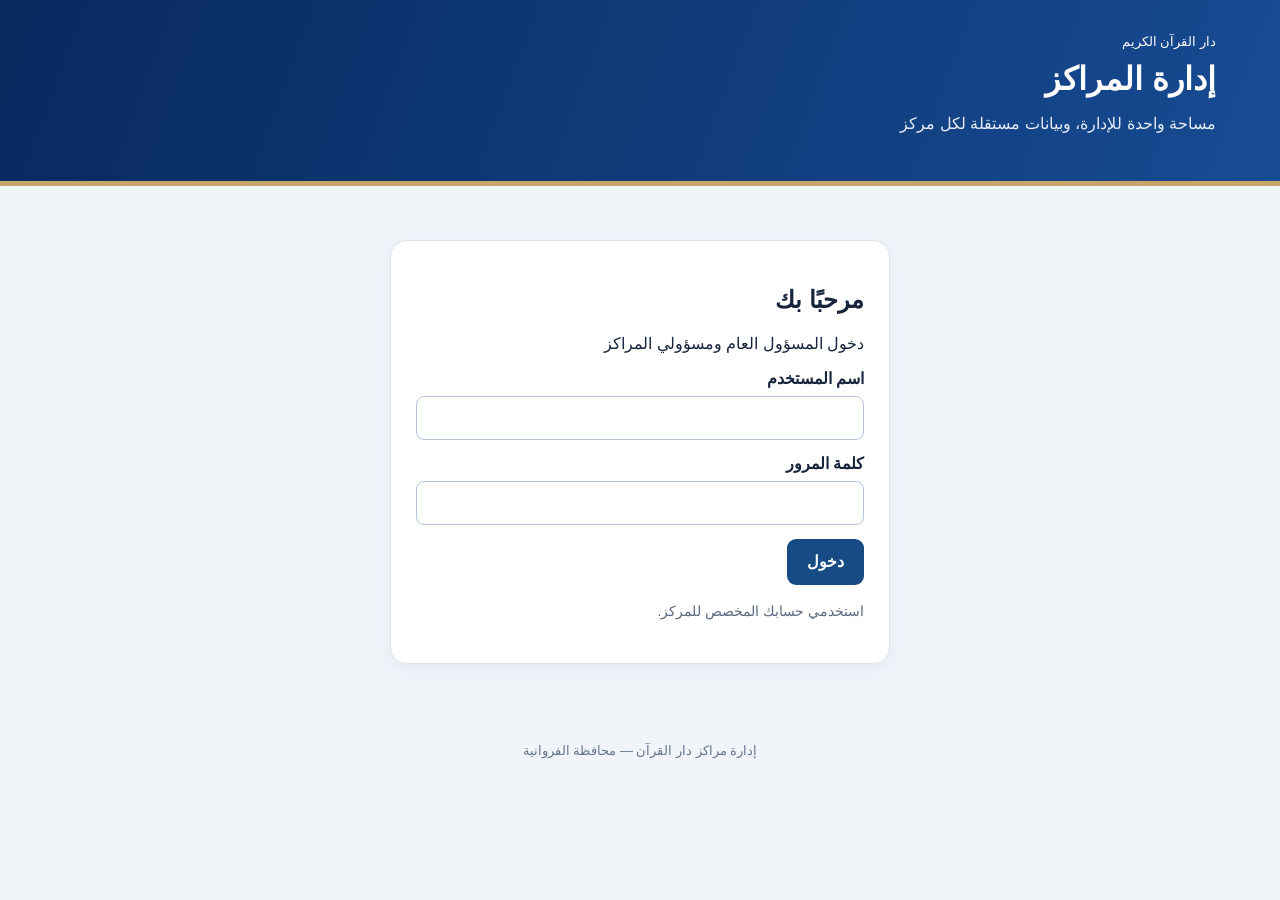
==== index.html @ a743eb6f "Add files via upload" ====
<!doctype html><html lang="ar" dir="rtl"><head><meta charset="utf-8"><meta name="viewport" content="width=device-width,initial-scale=1"><title>إدارة مراكز دار القرآن</title><link rel="stylesheet" href="portal.css"><script src="config.js"></script><script src="shared.js"></script><script src="portal.js" defer></script></head><body>
<header><div><small>دار القرآن الكريم</small><h1>إدارة المراكز</h1><p>مساحة واحدة للإدارة، وبيانات مستقلة لكل مركز</p></div><div id="identity"></div></header>
<main><p id="notice" role="status" aria-live="polite"></p>
<section id="login" class="panel"><h2>مرحبًا بك</h2><p>دخول المسؤول العام ومسؤولي المراكز</p><form id="loginForm"><label>اسم المستخدم<input id="username" autocomplete="username" required></label><label>كلمة المرور<input id="password" type="password" autocomplete="current-password" required></label><button>دخول</button></form><p class="muted">استخدمي حسابك المخصص للمركز.</p></section>
<section id="dashboard" hidden><div class="toolbar"><h2>المراكز المسموحة لك</h2><button id="addCenter" hidden>＋ إضافة مركز</button><button id="accounts" hidden>الحسابات والصلاحيات</button><button id="refresh">تحديث</button><button id="logout" class="secondary">خروج</button></div><p id="usage" class="muted"></p><div id="centers" class="grid"></div></section>
<section id="accountPanel" class="panel" hidden><div class="toolbar"><h2 id="accountsHeading">الحسابات والصلاحيات</h2><button id="addAccount">＋ إضافة حساب</button><button id="closeAccounts" class="secondary">رجوع للمراكز</button></div><p id="accountsHelp">المسؤول العام يحدد مركزًا أو عدة مراكز لكل حساب. تغيير الصلاحية يلغي جلسات الحساب السابقة.</p><div id="accountList"></div></section>
</main>
<dialog id="centerDialog"><form id="centerForm"><h2 id="centerHeading">إضافة مركز</h2><input id="centerId" type="hidden"><label>اسم المركز<input id="centerName" maxlength="160" required></label><label>اسم مختصر<input id="centerShort" maxlength="80"></label><label>التذييل الرسمي<textarea id="centerFooter" maxlength="500"></textarea></label><label>مدة الاحتفاظ المقترحة بالأرشيف<select id="centerRetention"><option value="">تُحدد لاحقًا</option><option value="180">١٨٠ يومًا</option><option value="300">٣٠٠ يوم</option><option value="365">سنة</option></select></label><p class="muted">الحذف التلقائي معطّل. اختيار المدة يحفظ سياسة مقترحة فقط؛ لا يحذف أي سجل.</p><p>المركز الجديد يبدأ بلا موظفات أو جداول أو حركات أو حسابات قديمة.</p><div class="toolbar"><button>حفظ</button><button type="button" data-close="centerDialog" class="secondary">إلغاء</button></div></form></dialog>
<dialog id="accountDialog"><form id="accountForm"><h2 id="accountHeading">حساب إداري</h2><p id="accountHelp" class="muted"></p><input id="accountId" type="hidden"><label>اسم المستخدم<input id="accountName" required maxlength="100" autocomplete="off"></label><label>كلمة المرور الجديدة<input id="accountPassword" type="password" autocomplete="new-password" placeholder="٨ أحرف على الأقل؛ اتركيها فارغة عند إبقاء الحالية"></label><label class="check"><input id="accountActive" type="checkbox" checked><span id="activeLabel">الحساب مفعّل</span></label><fieldset><legend>المراكز والصلاحيات</legend><div id="membershipFields"></div></fieldset><div class="toolbar"><button>حفظ الحساب</button><button type="button" data-close="accountDialog" class="secondary">إلغاء</button></div></form></dialog>
<footer>إدارة مراكز دار القرآن — محافظة الفروانية</footer></body></html>
---- portal.css ----
:root{font-family:Tahoma,Arial,sans-serif;color:#16243c;background:#f1f5fa;font-size:16px}*{box-sizing:border-box}body{margin:0}header{background:linear-gradient(110deg,#08295e,#174b93);color:white;padding:32px max(5vw,20px);display:flex;justify-content:space-between;align-items:center;border-bottom:5px solid #c8a568}header h1{font-size:32px;margin:10px 0}header p{color:#e6edf8}main{max-width:1280px;margin:auto;padding:24px}button{cursor:pointer;border:0;border-radius:9px;background:#174b83;color:white;padding:12px 20px;font:inherit;font-weight:bold;min-height:46px}button:hover{filter:brightness(1.12)}button:disabled{opacity:.55;cursor:wait}button.secondary{background:#e6edf6;color:#173b7a}.toolbar{display:flex;align-items:center;gap:12px;flex-wrap:wrap}.toolbar h2{margin-inline-end:auto}.panel,.card{background:white;border:1px solid #dce4ef;border-radius:16px;padding:25px;box-shadow:0 5px 20px #153a7110}#login{max-width:500px;margin:30px auto}.grid{display:grid;grid-template-columns:repeat(auto-fit,minmax(285px,1fr));gap:20px;margin:20px 0}.card{border-top:5px solid #bea16e}.card h3{font-size:21px;min-height:50px}.muted{color:#586a81;line-height:1.8;font-size:14px}label{display:block;margin:14px 0;font-weight:bold}input,textarea,select{display:block;width:100%;font:inherit;border:1px solid #b6c6da;border-radius:8px;padding:12px;margin-top:8px;background:white;color:#142b49}textarea{min-height:75px}dialog{border:0;border-radius:18px;padding:28px;width:min(650px,94vw);max-height:92vh;overflow:auto;box-shadow:0 20px 60px #112a5750}dialog::backdrop{background:#122b4b80}.check{display:flex;gap:10px;align-items:center}.check input{width:auto}.membership{border-bottom:1px solid #dce4ef;padding:12px 0}.scopes{display:grid;grid-template-columns:1fr 1fr;gap:5px}.scopes label{font-size:13px;margin:5px}footer{padding:25px;text-align:center;color:#63758b;font-size:13px}#notice{white-space:pre-line;padding:12px;border-radius:8px}#notice:empty{display:none}#notice.error{background:#ffe9e7;color:#8c251b}#notice.ok{background:#e7f4e8;color:#235c31}[hidden]{display:none!important}.account-row{border-bottom:1px solid #dfe5ed;padding:15px;display:flex;justify-content:space-between;gap:15px;align-items:center}
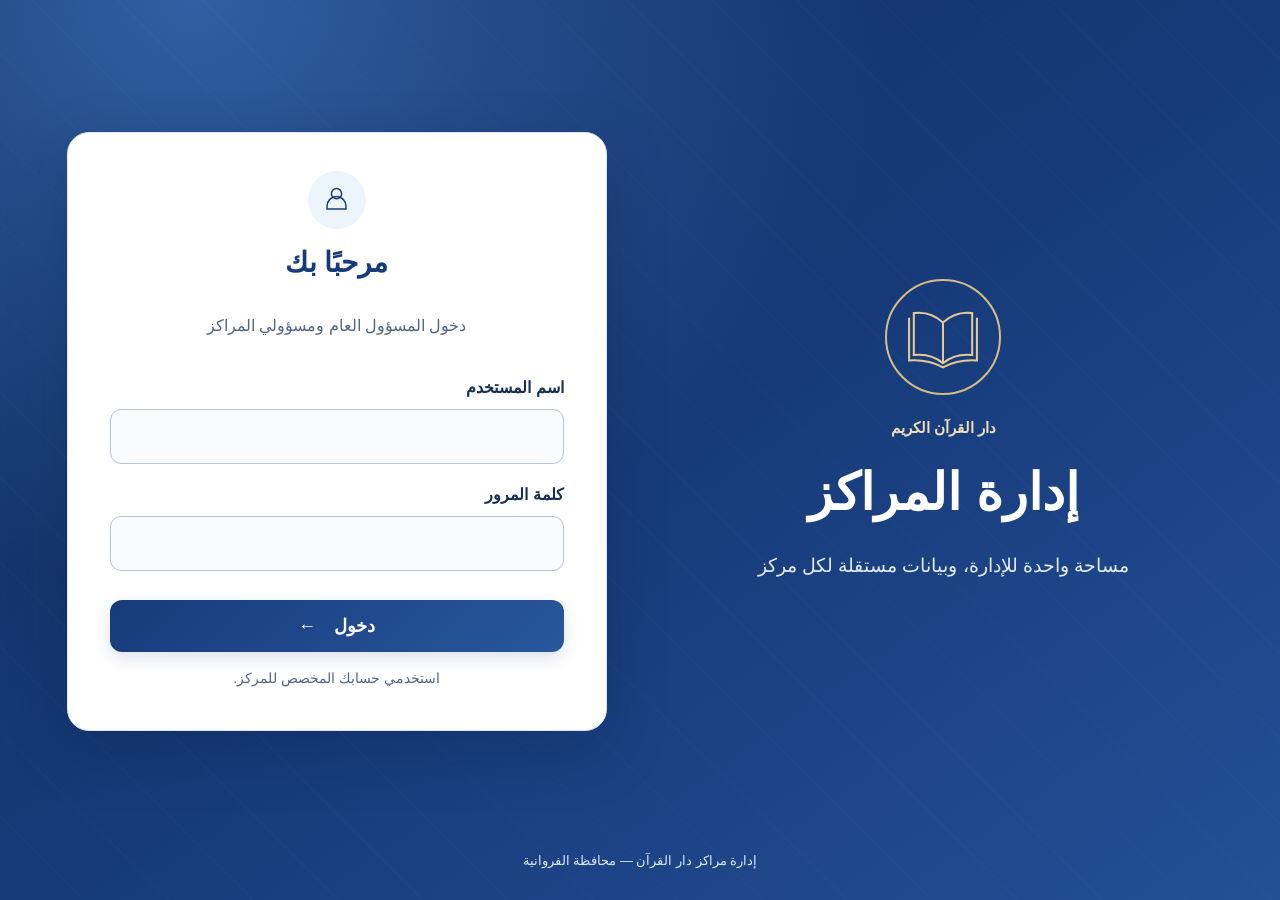
==== commit fdcb577d: "Add files via upload" ====
--- a/index.html
+++ b/index.html
@@ -1,4 +1,4 @@
-<!doctype html><html lang="ar" dir="rtl"><head><meta charset="utf-8"><meta name="viewport" content="width=device-width,initial-scale=1"><title>إدارة مراكز دار القرآن</title><link rel="stylesheet" href="portal.css"><script src="config.js"></script><script src="shared.js"></script><script src="portal.js" defer></script></head><body>
+<!doctype html><html lang="ar" dir="rtl"><head><meta charset="utf-8"><meta name="viewport" content="width=device-width,initial-scale=1"><title>إدارة مراكز دار القرآن</title><link rel="stylesheet" href="portal.css"><script src="config.js"></script><script src="shared.js"></script><script src="portal.js" defer></script></head><body class="login-view">
 <header><div><small>دار القرآن الكريم</small><h1>إدارة المراكز</h1><p>مساحة واحدة للإدارة، وبيانات مستقلة لكل مركز</p></div><div id="identity"></div></header>
 <main><p id="notice" role="status" aria-live="polite"></p>
 <section id="login" class="panel"><h2>مرحبًا بك</h2><p>دخول المسؤول العام ومسؤولي المراكز</p><form id="loginForm"><label>اسم المستخدم<input id="username" autocomplete="username" required></label><label>كلمة المرور<input id="password" type="password" autocomplete="current-password" required></label><button>دخول</button></form><p class="muted">استخدمي حسابك المخصص للمركز.</p></section>
--- a/portal.css
+++ b/portal.css
@@ -1 +1,32 @@
 :root{font-family:Tahoma,Arial,sans-serif;color:#16243c;background:#f1f5fa;font-size:16px}*{box-sizing:border-box}body{margin:0}header{background:linear-gradient(110deg,#08295e,#174b93);color:white;padding:32px max(5vw,20px);display:flex;justify-content:space-between;align-items:center;border-bottom:5px solid #c8a568}header h1{font-size:32px;margin:10px 0}header p{color:#e6edf8}main{max-width:1280px;margin:auto;padding:24px}button{cursor:pointer;border:0;border-radius:9px;background:#174b83;color:white;padding:12px 20px;font:inherit;font-weight:bold;min-height:46px}button:hover{filter:brightness(1.12)}button:disabled{opacity:.55;cursor:wait}button.secondary{background:#e6edf6;color:#173b7a}.toolbar{display:flex;align-items:center;gap:12px;flex-wrap:wrap}.toolbar h2{margin-inline-end:auto}.panel,.card{background:white;border:1px solid #dce4ef;border-radius:16px;padding:25px;box-shadow:0 5px 20px #153a7110}#login{max-width:500px;margin:30px auto}.grid{display:grid;grid-template-columns:repeat(auto-fit,minmax(285px,1fr));gap:20px;margin:20px 0}.card{border-top:5px solid #bea16e}.card h3{font-size:21px;min-height:50px}.muted{color:#586a81;line-height:1.8;font-size:14px}label{display:block;margin:14px 0;font-weight:bold}input,textarea,select{display:block;width:100%;font:inherit;border:1px solid #b6c6da;border-radius:8px;padding:12px;margin-top:8px;background:white;color:#142b49}textarea{min-height:75px}dialog{border:0;border-radius:18px;padding:28px;width:min(650px,94vw);max-height:92vh;overflow:auto;box-shadow:0 20px 60px #112a5750}dialog::backdrop{background:#122b4b80}.check{display:flex;gap:10px;align-items:center}.check input{width:auto}.membership{border-bottom:1px solid #dce4ef;padding:12px 0}.scopes{display:grid;grid-template-columns:1fr 1fr;gap:5px}.scopes label{font-size:13px;margin:5px}footer{padding:25px;text-align:center;color:#63758b;font-size:13px}#notice{white-space:pre-line;padding:12px;border-radius:8px}#notice:empty{display:none}#notice.error{background:#ffe9e7;color:#8c251b}#notice.ok{background:#e7f4e8;color:#235c31}[hidden]{display:none!important}.account-row{border-bottom:1px solid #dfe5ed;padding:15px;display:flex;justify-content:space-between;gap:15px;align-items:center}
+
+button.danger{background:#b42318;color:#fff}button.danger:hover{background:#8f1b13}
+
+/* Exterior login only. Removing login-view restores the unchanged administration UI. */
+body.login-view{min-height:100vh;background:radial-gradient(ellipse at 15% 0%,#315fa3 0,transparent 46%),linear-gradient(145deg,#102b59 0%,#173b7a 52%,#244f96 100%);color:#172f52}
+body.login-view header{max-width:1360px;margin:auto;background:none;border:0;padding:32px clamp(20px,5vw,68px) 26px;gap:24px;text-align:center}
+body.login-view header small{display:inline-block;color:#f1dfb7;font-size:15px;font-weight:bold}
+body.login-view header h1{font-size:clamp(28px,3.2vw,42px);line-height:1.4;margin:9px 0 10px}
+body.login-view header p{color:#e4edfb;line-height:1.8;margin:0;font-size:16px}
+body.login-view main{max-width:1280px;padding:25px clamp(16px,4vw,48px) 32px}
+body.login-view #login{max-width:540px;margin:30px auto 14px;padding:34px 38px;background:#fff;border:1px solid #dbe4f1;border-top:1px solid #dbe4f1;border-radius:22px;box-shadow:0 20px 58px #071d3e42}
+body.login-view #login h2::before{content:"";display:block;width:58px;height:58px;margin:0 auto 13px;border-radius:50%;background:#edf5fc url("data:image/svg+xml,%3Csvg xmlns='http://www.w3.org/2000/svg' viewBox='0 0 48 48' fill='none' stroke='%23173b7a' stroke-width='2'%3E%3Ccircle cx='24' cy='16' r='7'/%3E%3Cpath d='M11 37v-4a13 13 0 0 1 26 0v4Z'/%3E%3C/svg%3E") center/35px no-repeat}
+body.login-view #login h2{color:#173b7a;font-size:28px;margin:0 0 12px;line-height:1.5;text-align:center}
+body.login-view #login>p{line-height:1.8;text-align:center;color:#536783}
+body.login-view #login label{line-height:1.7;margin:17px 0}
+body.login-view #login input{border:1px solid #b5c5db;border-radius:11px;padding:13px 14px;min-height:49px;background:#f9fbff;color:#142b49}
+body.login-view #loginForm>button{width:100%;margin-top:12px;font-size:18px;min-height:52px;border-radius:12px;background:linear-gradient(135deg,#173b7a,#28579d);box-shadow:0 6px 16px #173b7a25}
+body.login-view #loginForm>button::after{content:"←";display:inline-block;margin-inline-start:18px;font-weight:normal}
+body.login-view #loginForm>button:hover{background:#204c90}
+body.login-view #loginForm>button:disabled{opacity:.55;cursor:wait}
+body.login-view #login input:focus-visible,body.login-view #login button:focus-visible{outline:3px solid #b58830;outline-offset:3px}
+body.login-view #login .muted{margin-bottom:0;text-align:center;color:#536783}
+body.login-view footer{color:#e1eafa;padding:12px 20px 28px;line-height:1.8}
+body.login-view #notice{line-height:1.8;overflow-wrap:anywhere}
+body.login-view header::before{content:"";display:block;width:112px;height:112px;margin:0 auto 24px;border:2px solid #d8bd83;border-radius:50%;background:url("data:image/svg+xml,%3Csvg xmlns='http://www.w3.org/2000/svg' viewBox='0 0 112 96' fill='none' stroke='%23e4ca93' stroke-width='3'%3E%3Cpath d='M56 26Q38 9 13 12v62q25-3 43 12 18-15 43-12V12Q74 9 56 26ZM56 26v60M6 19v63q27-2 50 10 23-12 50-10V19'/%3E%3C/svg%3E") center/76px no-repeat}
+body.login-view header{display:block}
+body.login-view header #identity{display:none}
+@media(min-width:900px){body.login-view{display:grid;grid-template-columns:minmax(0,1fr) minmax(0,1fr);grid-template-rows:1fr auto;align-items:center;gap:0 36px;padding:40px max(4vw,24px) 0;background:repeating-linear-gradient(45deg,transparent 0 58px,#ffffff04 59px 60px),radial-gradient(ellipse at 15% 0%,#315fa3 0,transparent 46%),linear-gradient(145deg,#102b59 0%,#173b7a 52%,#244f96 100%)}body.login-view header{grid-column:1;grid-row:1;padding:35px 15px;max-width:560px;width:100%}body.login-view header h1{font-size:clamp(36px,4vw,56px);margin:20px 0}body.login-view header p{font-size:19px;max-width:440px;margin:auto}body.login-view main{grid-column:2;grid-row:1;padding:12px 0;width:100%;max-width:570px}body.login-view #login{margin:0 auto;padding:38px 42px;min-height:470px;display:flex;flex-direction:column;justify-content:center}body.login-view footer{grid-column:1/-1;grid-row:2;padding-top:26px}}
+
+@media(max-width:620px){body.login-view header{padding:23px 20px;align-items:flex-start;gap:14px}body.login-view header h1{font-size:28px}body.login-view header p{font-size:14px}body.login-view main{padding:20px 14px 24px}body.login-view #login{margin:8px auto;padding:26px 23px;border-radius:18px}body.login-view #login h2::before{content:"";display:block;width:58px;height:58px;margin:0 auto 13px;border-radius:50%;background:#edf5fc url("data:image/svg+xml,%3Csvg xmlns='http://www.w3.org/2000/svg' viewBox='0 0 48 48' fill='none' stroke='%23173b7a' stroke-width='2'%3E%3Ccircle cx='24' cy='16' r='7'/%3E%3Cpath d='M11 37v-4a13 13 0 0 1 26 0v4Z'/%3E%3C/svg%3E") center/35px no-repeat}
+body.login-view #login h2{font-size:25px}}
